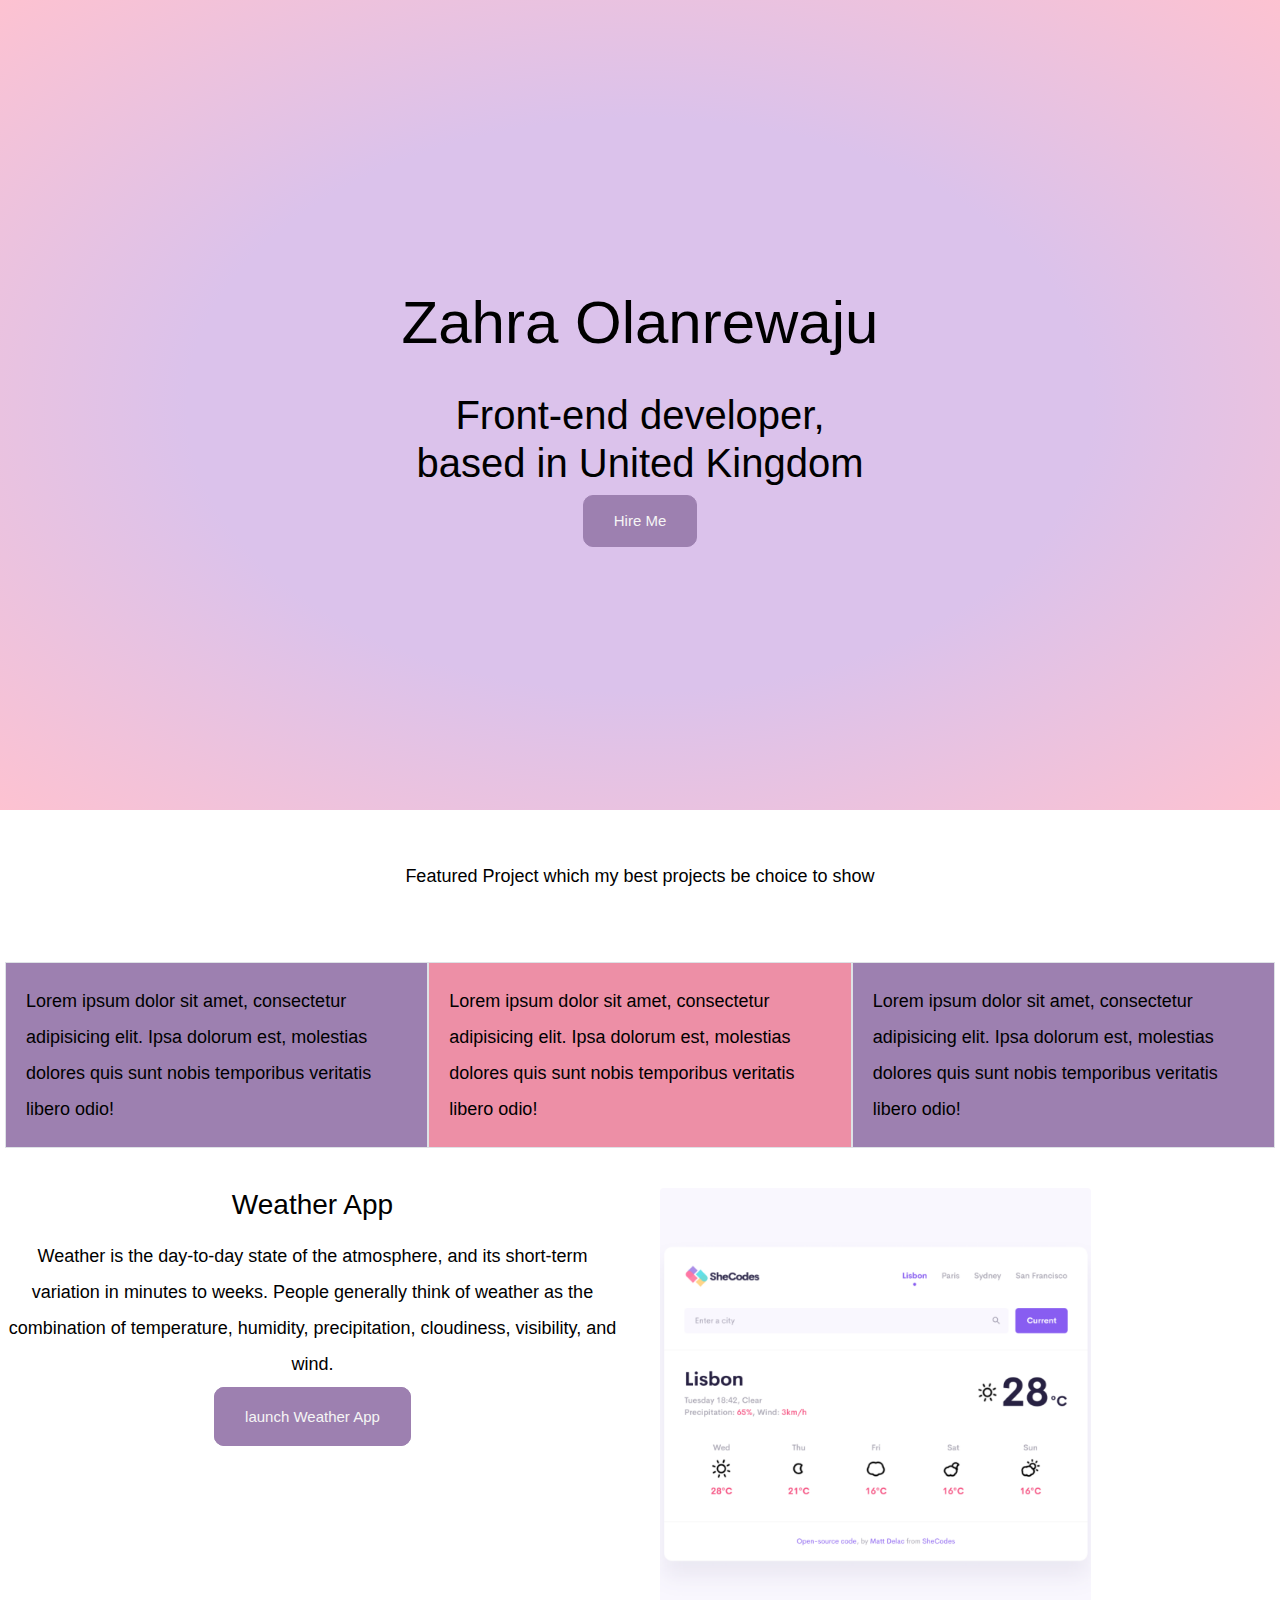
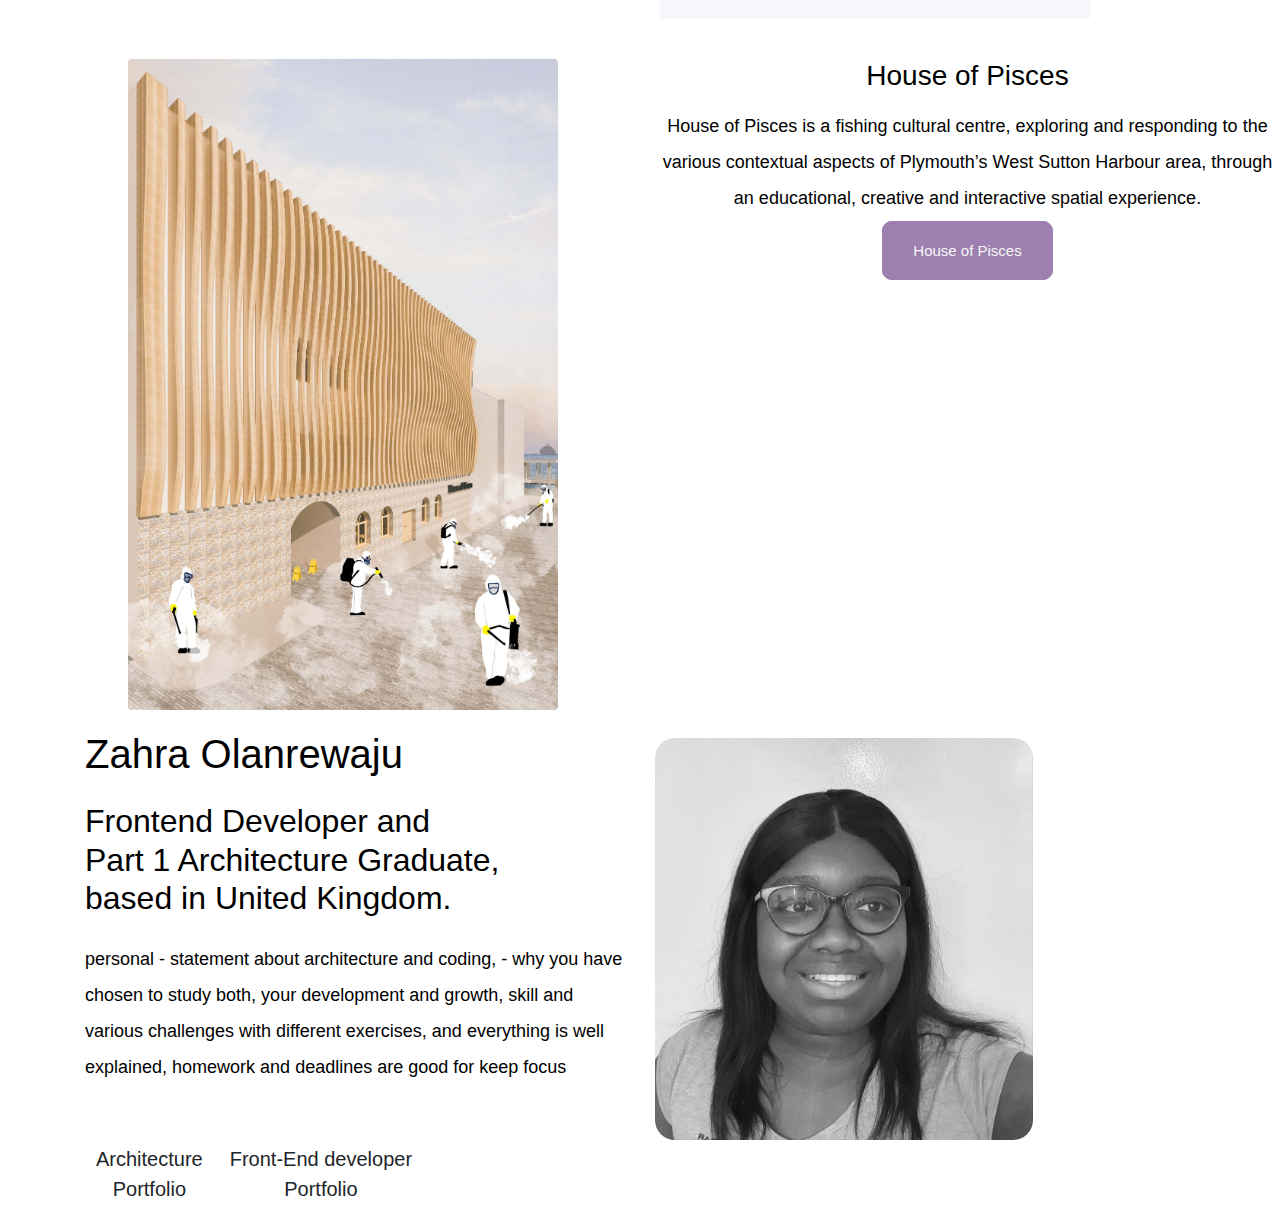
==== index.html @ 6753827e "Rename profile.html to index.html" ====
<!DOCTYPE html>
<html lang="en">
  <head>
    <meta charset="UTF-8" />
    <meta http-equiv="X-UA-Compatible" content="IE=edge" />
    <meta name="viewport" content="width=device-width, initial-scale=1.0" />
    <link
      rel="stylesheet"
      href="https://stackpath.bootstrapcdn.com/bootstrap/4.3.1/css/bootstrap.min.css"
      integrity="sha384-ggOyR0iXCbMQv3Xipma34MD+dH/1fQ784/j6cY/iJTQUOhcWr7x9JvoRxT2MZw1T"
      crossorigin="anonymous"
    />
    <script
      src="https://code.jquery.com/jquery-3.3.1.slim.min.js"
      integrity="sha384-q8i/X+965DzO0rT7abK41JStQIAqVgRVzpbzo5smXKp4YfRvH+8abtTE1Pi6jizo"
      crossorigin="anonymous"
    ></script>
    <script
      src="https://cdnjs.cloudflare.com/ajax/libs/popper.js/1.14.7/umd/popper.min.js"
      integrity="sha384-UO2eT0CpHqdSJQ6hJty5KVphtPhzWj9WO1clHTMGa3JDZwrnQq4sF86dIHNDz0W1"
      crossorigin="anonymous"
    ></script>
    <script
      src="https://stackpath.bootstrapcdn.com/bootstrap/4.3.1/js/bootstrap.min.js"
      integrity="sha384-JjSmVgyd0p3pXB1rRibZUAYoIIy6OrQ6VrjIEaFf/nJGzIxFDsf4x0xIM+B07jRM"
      crossorigin="anonymous"
    ></script>

    <link
      rel="stylesheet"
      href="https://use.fontawesome.com/releases/v5.15.4/css/all.css"
      integrity="sha384-DyZ88mC6Up2uqS4h/KRgHuoeGwBcD4Ng9SiP4dIRy0EXTlnuz47vAwmeGwVChigm"
      crossorigin="anonymous"
    />
    <title>Zahra Olanrewaju - Front-end developer</title>
    <link rel="stylesheet" href="src/style1.css" />
    <meta name="description" content="This is a landing Page " />
    <title>About Zahra Olanrewaju</title>
    <title>Context-landing Page</title>
  </head>
  <body>
   
   <header id="showcase">
      <h1>Zahra Olanrewaju</h1>
      <h2>
        Front-end developer,<br />
        based in United Kingdom
      </h2>
      <a href="#" class="button">Hire Me</a>
    </header>
    <p class="text-center m-5" id="p-text">
      Featured Project which my best projects be choice to show
    </p>
    <div class="container-A">
      <div class="row">
        <div class="col-sm border box-1">
          Lorem ipsum dolor sit amet, consectetur adipisicing elit. Ipsa dolorum
          est, molestias dolores quis sunt nobis temporibus veritatis libero
          odio!
        </div>
        <div class="col-sm border box-2">
          Lorem ipsum dolor sit amet, consectetur adipisicing elit. Ipsa dolorum
          est, molestias dolores quis sunt nobis temporibus veritatis libero
          odio!
        </div>
        <div class="col-sm border box-3">
          Lorem ipsum dolor sit amet, consectetur adipisicing elit. Ipsa dolorum
          est, molestias dolores quis sunt nobis temporibus veritatis libero
          odio!
        </div>
      </div>
    </div>
    <div class="container-B">
      <div class="row">
        <div class="col-md-6 text-center" id="B1-text">
          <h3 class="mb-3">Weather App</h3>
          <p>
            Weather is the day-to-day state of the atmosphere, and its
            short-term variation in minutes to weeks. People generally think of
            weather as the combination of temperature, humidity, precipitation,
            cloudiness, visibility, and wind.
          </p>
          <a class="launch-link" href="#"> launch Weather App</a>
        </div>
        <div class="col-md-6 text-center">
          <img
            src="images/weather.png"
            class="img-fluid rounded d-none d-sm-block"
            alt="weather app"
          />
        </div>
      </div>
    </div>
    <div class="container-C">
      <div class="row">
        <div class="col-md-6 text-center">
          <img
            src="images/front cove page render 1.jpg"
            id="arch-1"
            class="img-fluid rounded d-none d-sm-block"
            alt="yogurt app"
          />
        </div>

        <div class="col-md-6 text-center" id="C1-text">
          <h3 class="mb-3">House of Pisces</h3>
          <p>
            House of Pisces is a fishing cultural centre, exploring and
            responding to the various contextual aspects of Plymouth’s West
            Sutton Harbour area, through an educational, creative and
            interactive spatial experience.
          </p>
          <a class="launch-link" href="#"> House of Pisces</a>
        </div>
      </div>
    </div>
    <div class="Profile container">
      <div class="row">
        <div class="col-lg-6">
          <div class="Profile-content">
            <h1 class="mb-4">Zahra Olanrewaju</h1>
            <h2 class="mb-4">
              Frontend Developer and <br />Part 1 Architecture Graduate, <br />
              based in United Kingdom.
            </h2>
            <p class="mb-5">
              personal - statement about architecture and coding, - why you have
              chosen to study both, your development and growth, skill and
              various challenges with different exercises, and everything is
              well explained, homework and deadlines are good for keep focus
            </p>
            <a href="" class="btn btn-lg btn-profile" id="arch-port"
              >Architecture <br />
              Portfolio</a
            >
            <a href="" class="btn btn-lg btn-profile"
              >Front-End developer <br />
              Portfolio</a
            >
          </div>
        </div>
        <div class="col-lg-6 mt-2 mb-4">
          <img
            src="images/me.png"
            id="zahra-image"
            alt=""
            class="img-fluid border-white"
          />
        </div>
      </div>
    </div>
  </body>
</html>
---- src/style1.css ----
body {
  margin: 0;
  font-family: "Lato", sans-serif;
  font-size: 18px;
  line-height: 2;
  color: rgb(0, 0, 0);
}
#showcase {
  background: radial-gradient(#dbc2eb 50%, #fdc2d1);
  background-size: cover;
  background-position: center;
  height: 90vh;
  display: flex;
  flex-direction: column;
  justify-content: center;
  align-items: center;
  text-align: center;
  padding: 0 20px;
}
#showcase h1 {
  font-size: 60px;
  line-height: 2;
}
#showcase h2 {
  font-size: 40px;
}
#showcase p {
  font-size: 20px;
}
#showcase .button {
  font-size: 15px;
  text-decoration: none;
  color: whitesmoke;
  border: #9d80b0 1px solid;
  background: #9d80b0;
  padding: 10px 30px;
  border-radius: 10px;
}
#showcase .button:hover {
  background: #ed8fa6;
  border: #ed8fa6 1px solid;
}
.launch-link {
  border: #9d80b0 1px solid;
  background: #9d80b0;
  padding: 20px 30px;
  border-radius: 10px;
  font-size: 15px;
  text-decoration: none;
  color: whitesmoke;
}
.launch-link:hover {
  background: #ed8fa6;
  text-decoration: none;
  border: #ed8fa6 1px solid;
}
.container-A {
  display: flex;
  color: black;
}
.container-A div {
  display: flex;
  padding: 20px;
}
.box-1,
.box-3 {
  background-color: #9d80b0;
}
.box-2 {
  background: #ed8fa6;
}

.container-B {
  display: flex;
}
.container-C {
  display: flex;
}
.col-md-6 {
  padding: 20px;
}

.text-center {
  text-align: center !important;
}
#B1-text {
  color: black;
}
#C1-text {
  color: black;
}
#p-text {
  color: black;
}
.img-fluid {
  max-width: 70%;
  height: auto;
  display: center;
}
img {
  vertical-align: middle;
  border-style: none;
}
#arch-1 {
  margin-left: 20%;
}
.btn-profile {
  border-radius: 10px;
  padding: 10px;
}
#zahra-image {
  border-radius: 20px;
}
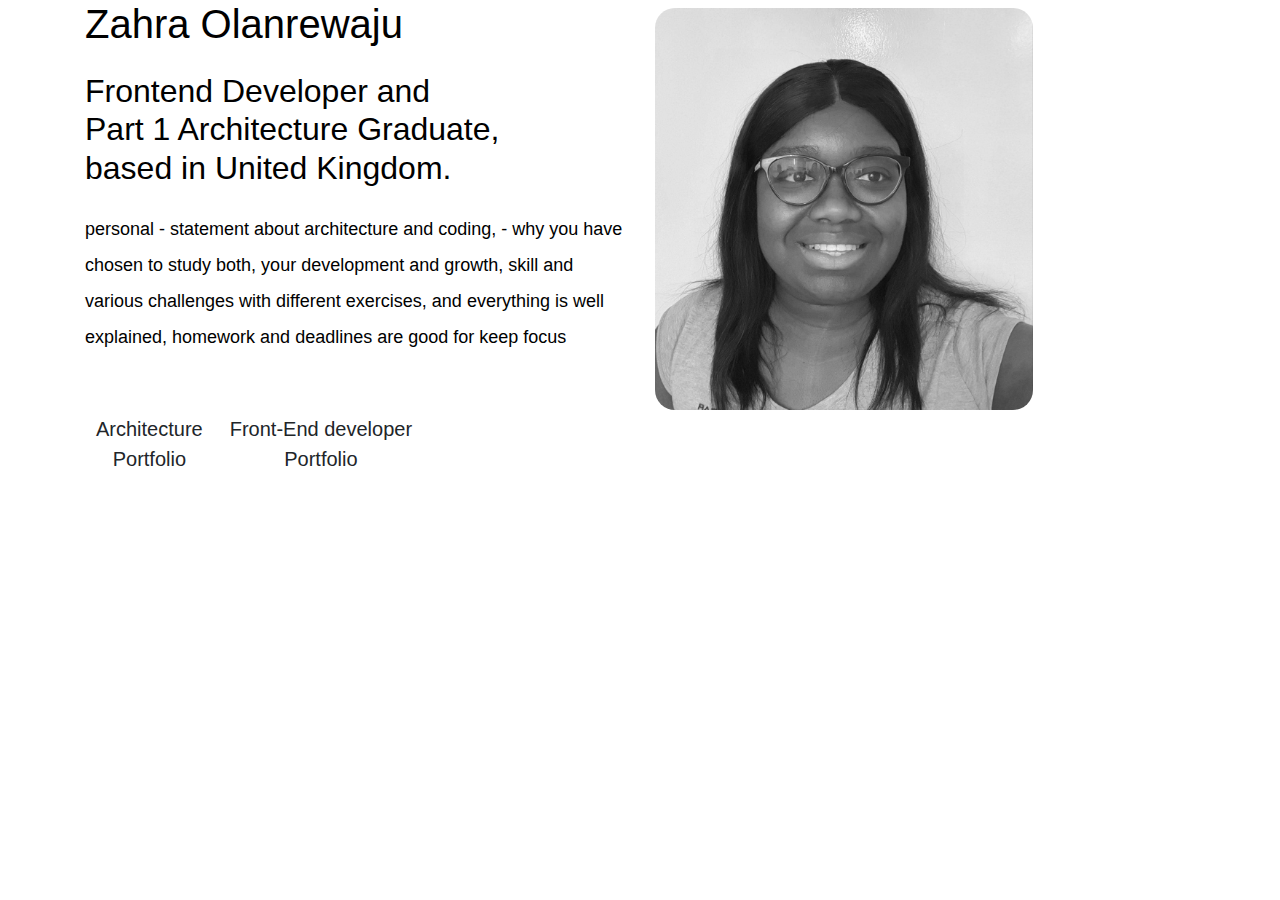
==== commit d1c30814: "Update index.html" ====
--- a/index.html
+++ b/index.html
@@ -39,81 +39,7 @@
     <title>Context-landing Page</title>
   </head>
   <body>
-   
-   <header id="showcase">
-      <h1>Zahra Olanrewaju</h1>
-      <h2>
-        Front-end developer,<br />
-        based in United Kingdom
-      </h2>
-      <a href="#" class="button">Hire Me</a>
-    </header>
-    <p class="text-center m-5" id="p-text">
-      Featured Project which my best projects be choice to show
-    </p>
-    <div class="container-A">
-      <div class="row">
-        <div class="col-sm border box-1">
-          Lorem ipsum dolor sit amet, consectetur adipisicing elit. Ipsa dolorum
-          est, molestias dolores quis sunt nobis temporibus veritatis libero
-          odio!
-        </div>
-        <div class="col-sm border box-2">
-          Lorem ipsum dolor sit amet, consectetur adipisicing elit. Ipsa dolorum
-          est, molestias dolores quis sunt nobis temporibus veritatis libero
-          odio!
-        </div>
-        <div class="col-sm border box-3">
-          Lorem ipsum dolor sit amet, consectetur adipisicing elit. Ipsa dolorum
-          est, molestias dolores quis sunt nobis temporibus veritatis libero
-          odio!
-        </div>
-      </div>
-    </div>
-    <div class="container-B">
-      <div class="row">
-        <div class="col-md-6 text-center" id="B1-text">
-          <h3 class="mb-3">Weather App</h3>
-          <p>
-            Weather is the day-to-day state of the atmosphere, and its
-            short-term variation in minutes to weeks. People generally think of
-            weather as the combination of temperature, humidity, precipitation,
-            cloudiness, visibility, and wind.
-          </p>
-          <a class="launch-link" href="#"> launch Weather App</a>
-        </div>
-        <div class="col-md-6 text-center">
-          <img
-            src="images/weather.png"
-            class="img-fluid rounded d-none d-sm-block"
-            alt="weather app"
-          />
-        </div>
-      </div>
-    </div>
-    <div class="container-C">
-      <div class="row">
-        <div class="col-md-6 text-center">
-          <img
-            src="images/front cove page render 1.jpg"
-            id="arch-1"
-            class="img-fluid rounded d-none d-sm-block"
-            alt="yogurt app"
-          />
-        </div>
 
-        <div class="col-md-6 text-center" id="C1-text">
-          <h3 class="mb-3">House of Pisces</h3>
-          <p>
-            House of Pisces is a fishing cultural centre, exploring and
-            responding to the various contextual aspects of Plymouth’s West
-            Sutton Harbour area, through an educational, creative and
-            interactive spatial experience.
-          </p>
-          <a class="launch-link" href="#"> House of Pisces</a>
-        </div>
-      </div>
-    </div>
     <div class="Profile container">
       <div class="row">
         <div class="col-lg-6">
